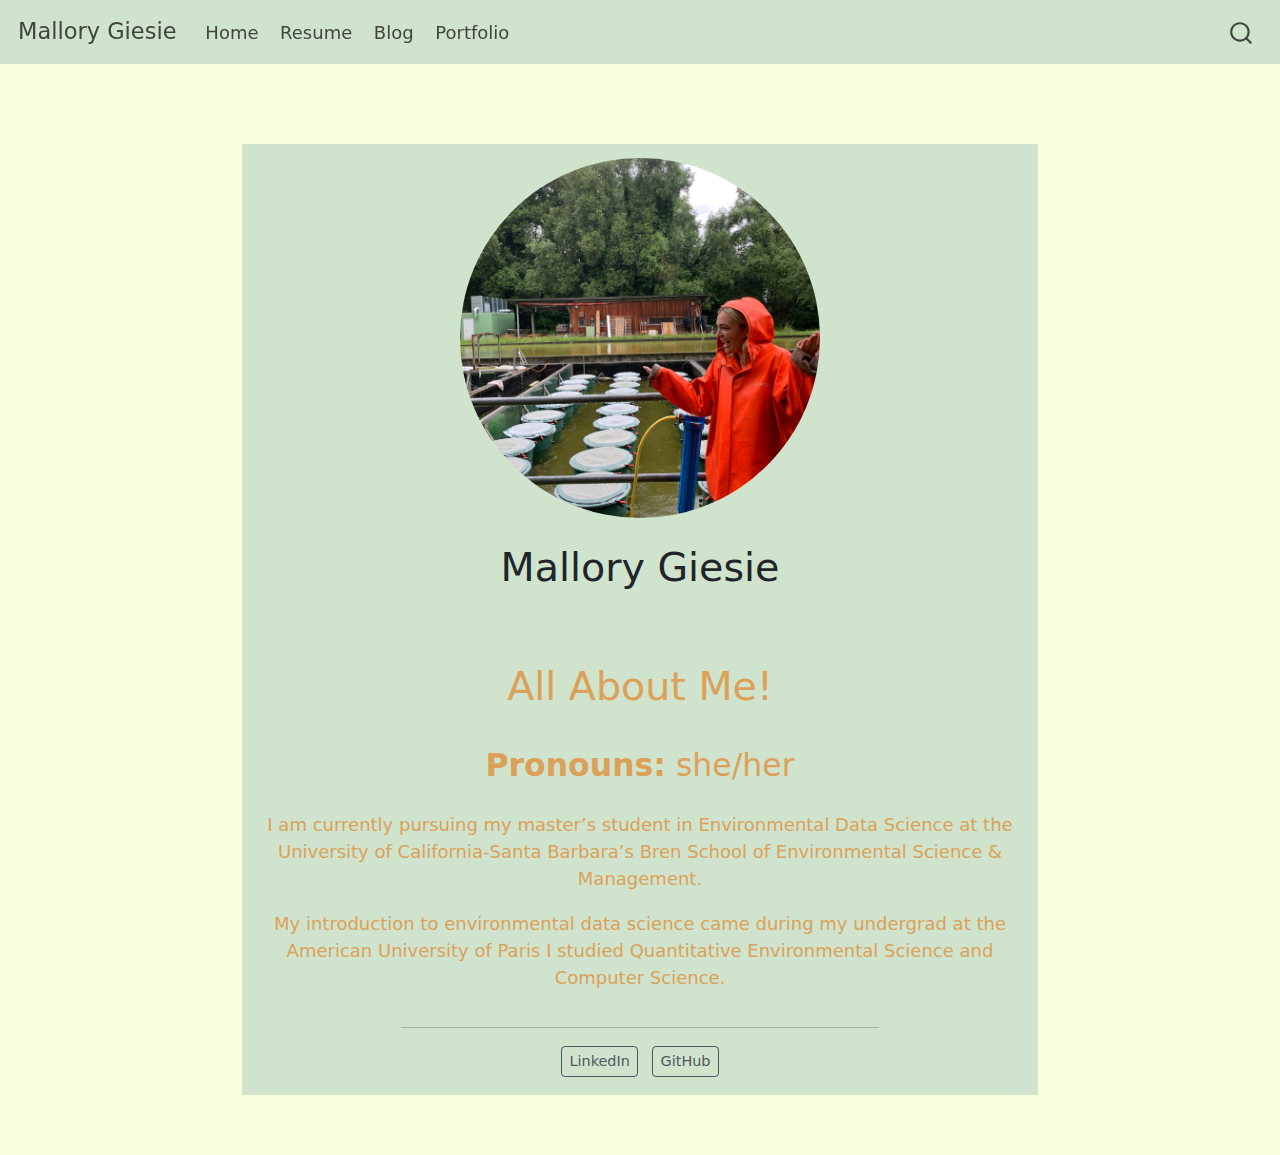
==== docs/index.html @ 6e0edb5b "bigger photo" ====
<!DOCTYPE html>
<html xmlns="http://www.w3.org/1999/xhtml" lang="en" xml:lang="en"><head>

<meta charset="utf-8">
<meta name="generator" content="quarto-1.0.37">

<meta name="viewport" content="width=device-width, initial-scale=1.0, user-scalable=yes">


<title>Mallory Giesie</title>
<style>
code{white-space: pre-wrap;}
span.smallcaps{font-variant: small-caps;}
span.underline{text-decoration: underline;}
div.column{display: inline-block; vertical-align: top; width: 50%;}
div.hanging-indent{margin-left: 1.5em; text-indent: -1.5em;}
ul.task-list{list-style: none;}
</style>


<script src="site_libs/quarto-nav/quarto-nav.js"></script>
<script src="site_libs/quarto-nav/headroom.min.js"></script>
<script src="site_libs/clipboard/clipboard.min.js"></script>
<script src="site_libs/quarto-search/autocomplete.umd.js"></script>
<script src="site_libs/quarto-search/fuse.min.js"></script>
<script src="site_libs/quarto-search/quarto-search.js"></script>
<meta name="quarto:offset" content="./">
<script src="site_libs/quarto-html/quarto.js"></script>
<script src="site_libs/quarto-html/popper.min.js"></script>
<script src="site_libs/quarto-html/tippy.umd.min.js"></script>
<link href="site_libs/quarto-html/tippy.css" rel="stylesheet">
<link href="site_libs/quarto-html/quarto-syntax-highlighting.css" rel="stylesheet" id="quarto-text-highlighting-styles">
<script src="site_libs/bootstrap/bootstrap.min.js"></script>
<link href="site_libs/bootstrap/bootstrap-icons.css" rel="stylesheet">
<link href="site_libs/bootstrap/bootstrap.min.css" rel="stylesheet" id="quarto-bootstrap" data-mode="light">
<script id="quarto-search-options" type="application/json">{
  "location": "navbar",
  "copy-button": false,
  "collapse-after": 3,
  "panel-placement": "end",
  "type": "overlay",
  "limit": 20,
  "language": {
    "search-no-results-text": "No results",
    "search-matching-documents-text": "matching documents",
    "search-copy-link-title": "Copy link to search",
    "search-hide-matches-text": "Hide additional matches",
    "search-more-match-text": "more match in this document",
    "search-more-matches-text": "more matches in this document",
    "search-clear-button-title": "Clear",
    "search-detached-cancel-button-title": "Cancel",
    "search-submit-button-title": "Submit"
  }
}</script>


</head>

<body class="nav-fixed fullcontent">

<div id="quarto-search-results"></div>
  <header id="quarto-header" class="headroom fixed-top">
    <nav class="navbar navbar-expand-lg navbar-dark ">
      <div class="navbar-container container-fluid">
      <a class="navbar-brand" href="./index.html">
    <span class="navbar-title">Mallory Giesie</span>
  </a>
          <button class="navbar-toggler" type="button" data-bs-toggle="collapse" data-bs-target="#navbarCollapse" aria-controls="navbarCollapse" aria-expanded="false" aria-label="Toggle navigation" onclick="if (window.quartoToggleHeadroom) { window.quartoToggleHeadroom(); }">
  <span class="navbar-toggler-icon"></span>
</button>
          <div class="collapse navbar-collapse" id="navbarCollapse">
            <ul class="navbar-nav navbar-nav-scroll me-auto">
  <li class="nav-item">
    <a class="nav-link active" href="./index.html" aria-current="page">Home</a>
  </li>  
  <li class="nav-item">
    <a class="nav-link" href="./resume.qmd">Resume</a>
  </li>  
  <li class="nav-item">
    <a class="nav-link" href="./blog.qmd">Blog</a>
  </li>  
  <li class="nav-item">
    <a class="nav-link" href="./Portfolio">Portfolio</a>
  </li>  
</ul>
              <div id="quarto-search" class="" title="Search"></div>
          </div> <!-- /navcollapse -->
      </div> <!-- /container-fluid -->
    </nav>
</header>
<!-- content -->
<div id="quarto-content" class="quarto-container page-columns page-rows-contents page-layout-article page-navbar">
<!-- sidebar -->
<!-- margin-sidebar -->
    
<!-- main -->
<div class="quarto-about-jolla">
  <img src="headshot.jpg" class="about-image
  round " style="height: 20em; width: 20em;">
 <header id="title-block-header" class="quarto-title-block default">
<div class="quarto-title">
<h1 class="title">Mallory Giesie</h1>
</div>
<div class="quarto-title-meta">
  </div>
</header><main class="content" id="quarto-document-content">
<div class="about_me">
<h1>
All About Me!
</h1>
<h2>
<strong>Pronouns:</strong>&nbsp;she/her
</h2>
<div class="Bio">
<p>I am currently pursuing my master’s student in Environmental Data Science at the University of California-Santa Barbara’s Bren School of Environmental Science &amp; Management.</p>
My introduction to environmental data science came during my undergrad at the American University of Paris I studied Quantitative Environmental Science and Computer Science.
</div>
</div>


</main> 
  <hr class="about-sep">
   <div class="about-links">
  <a href="https://www.linkedin.com/in/mallorygiesie/" class="about-link">
     <span class="about-link-text">LinkedIn</span>
  </a>
  <a href="https://github.com/mallorygiesie" class="about-link">
     <span class="about-link-text">GitHub</span>
  </a>
</div>
</div>
 <!-- /main -->
<script id="quarto-html-after-body" type="application/javascript">
window.document.addEventListener("DOMContentLoaded", function (event) {
  const toggleBodyColorMode = (bsSheetEl) => {
    const mode = bsSheetEl.getAttribute("data-mode");
    const bodyEl = window.document.querySelector("body");
    if (mode === "dark") {
      bodyEl.classList.add("quarto-dark");
      bodyEl.classList.remove("quarto-light");
    } else {
      bodyEl.classList.add("quarto-light");
      bodyEl.classList.remove("quarto-dark");
    }
  }
  const toggleBodyColorPrimary = () => {
    const bsSheetEl = window.document.querySelector("link#quarto-bootstrap");
    if (bsSheetEl) {
      toggleBodyColorMode(bsSheetEl);
    }
  }
  toggleBodyColorPrimary();  
  const clipboard = new window.ClipboardJS('.code-copy-button', {
    target: function(trigger) {
      return trigger.previousElementSibling;
    }
  });
  clipboard.on('success', function(e) {
    // button target
    const button = e.trigger;
    // don't keep focus
    button.blur();
    // flash "checked"
    button.classList.add('code-copy-button-checked');
    var currentTitle = button.getAttribute("title");
    button.setAttribute("title", "Copied!");
    setTimeout(function() {
      button.setAttribute("title", currentTitle);
      button.classList.remove('code-copy-button-checked');
    }, 1000);
    // clear code selection
    e.clearSelection();
  });
  function tippyHover(el, contentFn) {
    const config = {
      allowHTML: true,
      content: contentFn,
      maxWidth: 500,
      delay: 100,
      arrow: false,
      appendTo: function(el) {
          return el.parentElement;
      },
      interactive: true,
      interactiveBorder: 10,
      theme: 'quarto',
      placement: 'bottom-start'
    };
    window.tippy(el, config); 
  }
  const noterefs = window.document.querySelectorAll('a[role="doc-noteref"]');
  for (var i=0; i<noterefs.length; i++) {
    const ref = noterefs[i];
    tippyHover(ref, function() {
      let href = ref.getAttribute('href');
      try { href = new URL(href).hash; } catch {}
      const id = href.replace(/^#\/?/, "");
      const note = window.document.getElementById(id);
      return note.innerHTML;
    });
  }
  var bibliorefs = window.document.querySelectorAll('a[role="doc-biblioref"]');
  for (var i=0; i<bibliorefs.length; i++) {
    const ref = bibliorefs[i];
    const cites = ref.parentNode.getAttribute('data-cites').split(' ');
    tippyHover(ref, function() {
      var popup = window.document.createElement('div');
      cites.forEach(function(cite) {
        var citeDiv = window.document.createElement('div');
        citeDiv.classList.add('hanging-indent');
        citeDiv.classList.add('csl-entry');
        var biblioDiv = window.document.getElementById('ref-' + cite);
        if (biblioDiv) {
          citeDiv.innerHTML = biblioDiv.innerHTML;
        }
        popup.appendChild(citeDiv);
      });
      return popup.innerHTML;
    });
  }
});
</script>
</div> <!-- /content -->



</body></html>
---- docs/site_libs/quarto-html/tippy.css ----
.tippy-box[data-animation=fade][data-state=hidden]{opacity:0}[data-tippy-root]{max-width:calc(100vw - 10px)}.tippy-box{position:relative;background-color:#333;color:#fff;border-radius:4px;font-size:14px;line-height:1.4;white-space:normal;outline:0;transition-property:transform,visibility,opacity}.tippy-box[data-placement^=top]>.tippy-arrow{bottom:0}.tippy-box[data-placement^=top]>.tippy-arrow:before{bottom:-7px;left:0;border-width:8px 8px 0;border-top-color:initial;transform-origin:center top}.tippy-box[data-placement^=bottom]>.tippy-arrow{top:0}.tippy-box[data-placement^=bottom]>.tippy-arrow:before{top:-7px;left:0;border-width:0 8px 8px;border-bottom-color:initial;transform-origin:center bottom}.tippy-box[data-placement^=left]>.tippy-arrow{right:0}.tippy-box[data-placement^=left]>.tippy-arrow:before{border-width:8px 0 8px 8px;border-left-color:initial;right:-7px;transform-origin:center left}.tippy-box[data-placement^=right]>.tippy-arrow{left:0}.tippy-box[data-placement^=right]>.tippy-arrow:before{left:-7px;border-width:8px 8px 8px 0;border-right-color:initial;transform-origin:center right}.tippy-box[data-inertia][data-state=visible]{transition-timing-function:cubic-bezier(.54,1.5,.38,1.11)}.tippy-arrow{width:16px;height:16px;color:#333}.tippy-arrow:before{content:"";position:absolute;border-color:transparent;border-style:solid}.tippy-content{position:relative;padding:5px 9px;z-index:1}
---- docs/site_libs/quarto-html/quarto-syntax-highlighting.css ----
/* quarto syntax highlight colors */
:root {
  --quarto-hl-ot-color: #003B4F;
  --quarto-hl-at-color: #657422;
  --quarto-hl-ss-color: #20794D;
  --quarto-hl-an-color: #5E5E5E;
  --quarto-hl-fu-color: #4758AB;
  --quarto-hl-st-color: #20794D;
  --quarto-hl-cf-color: #003B4F;
  --quarto-hl-op-color: #5E5E5E;
  --quarto-hl-er-color: #AD0000;
  --quarto-hl-bn-color: #AD0000;
  --quarto-hl-al-color: #AD0000;
  --quarto-hl-va-color: #111111;
  --quarto-hl-bu-color: inherit;
  --quarto-hl-ex-color: inherit;
  --quarto-hl-pp-color: #AD0000;
  --quarto-hl-in-color: #5E5E5E;
  --quarto-hl-vs-color: #20794D;
  --quarto-hl-wa-color: #5E5E5E;
  --quarto-hl-do-color: #5E5E5E;
  --quarto-hl-im-color: #00769E;
  --quarto-hl-ch-color: #20794D;
  --quarto-hl-dt-color: #AD0000;
  --quarto-hl-fl-color: #AD0000;
  --quarto-hl-co-color: #5E5E5E;
  --quarto-hl-cv-color: #5E5E5E;
  --quarto-hl-cn-color: #8f5902;
  --quarto-hl-sc-color: #5E5E5E;
  --quarto-hl-dv-color: #AD0000;
  --quarto-hl-kw-color: #003B4F;
}

/* other quarto variables */
:root {
  --quarto-font-monospace: SFMono-Regular, Menlo, Monaco, Consolas, "Liberation Mono", "Courier New", monospace;
}

pre > code.sourceCode > span {
  color: #003B4F;
}

code span {
  color: #003B4F;
}

code.sourceCode > span {
  color: #003B4F;
}

div.sourceCode,
div.sourceCode pre.sourceCode {
  color: #003B4F;
}

code span.ot {
  color: #003B4F;
}

code span.at {
  color: #657422;
}

code span.ss {
  color: #20794D;
}

code span.an {
  color: #5E5E5E;
}

code span.fu {
  color: #4758AB;
}

code span.st {
  color: #20794D;
}

code span.cf {
  color: #003B4F;
}

code span.op {
  color: #5E5E5E;
}

code span.er {
  color: #AD0000;
}

code span.bn {
  color: #AD0000;
}

code span.al {
  color: #AD0000;
}

code span.va {
  color: #111111;
}

code span.pp {
  color: #AD0000;
}

code span.in {
  color: #5E5E5E;
}

code span.vs {
  color: #20794D;
}

code span.wa {
  color: #5E5E5E;
  font-style: italic;
}

code span.do {
  color: #5E5E5E;
  font-style: italic;
}

code span.im {
  color: #00769E;
}

code span.ch {
  color: #20794D;
}

code span.dt {
  color: #AD0000;
}

code span.fl {
  color: #AD0000;
}

code span.co {
  color: #5E5E5E;
}

code span.cv {
  color: #5E5E5E;
  font-style: italic;
}

code span.cn {
  color: #8f5902;
}

code span.sc {
  color: #5E5E5E;
}

code span.dv {
  color: #AD0000;
}

code span.kw {
  color: #003B4F;
}

.prevent-inlining {
  content: "</";
}

/*# sourceMappingURL=debc5d5d77c3f9108843748ff7464032.css.map */
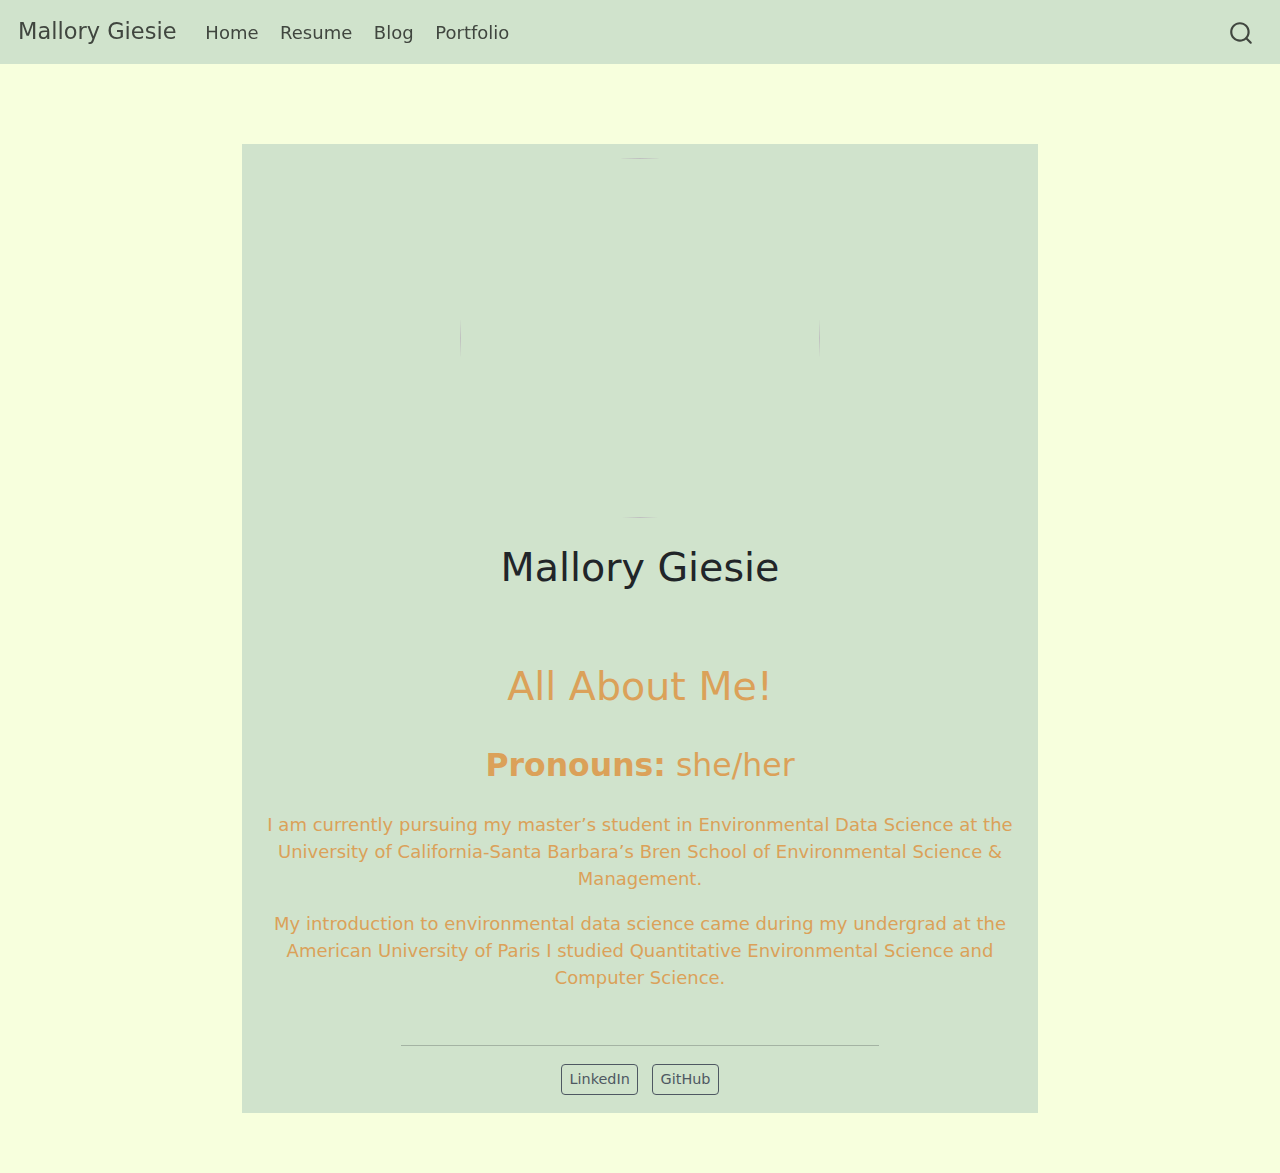
==== commit ee1f654c: "hey" ====
--- a/docs/index.html
+++ b/docs/index.html
@@ -77,7 +77,7 @@
     <a class="nav-link" href="./resume.qmd">Resume</a>
   </li>  
   <li class="nav-item">
-    <a class="nav-link" href="./blog.qmd">Blog</a>
+    <a class="nav-link" href="./blog.html">Blog</a>
   </li>  
   <li class="nav-item">
     <a class="nav-link" href="./Portfolio">Portfolio</a>
@@ -113,7 +113,7 @@
 </h2>
 <div class="Bio">
 <p>I am currently pursuing my master’s student in Environmental Data Science at the University of California-Santa Barbara’s Bren School of Environmental Science &amp; Management.</p>
-My introduction to environmental data science came during my undergrad at the American University of Paris I studied Quantitative Environmental Science and Computer Science.
+<p>My introduction to environmental data science came during my undergrad at the American University of Paris I studied Quantitative Environmental Science and Computer Science.</p>
 </div>
 </div>
 
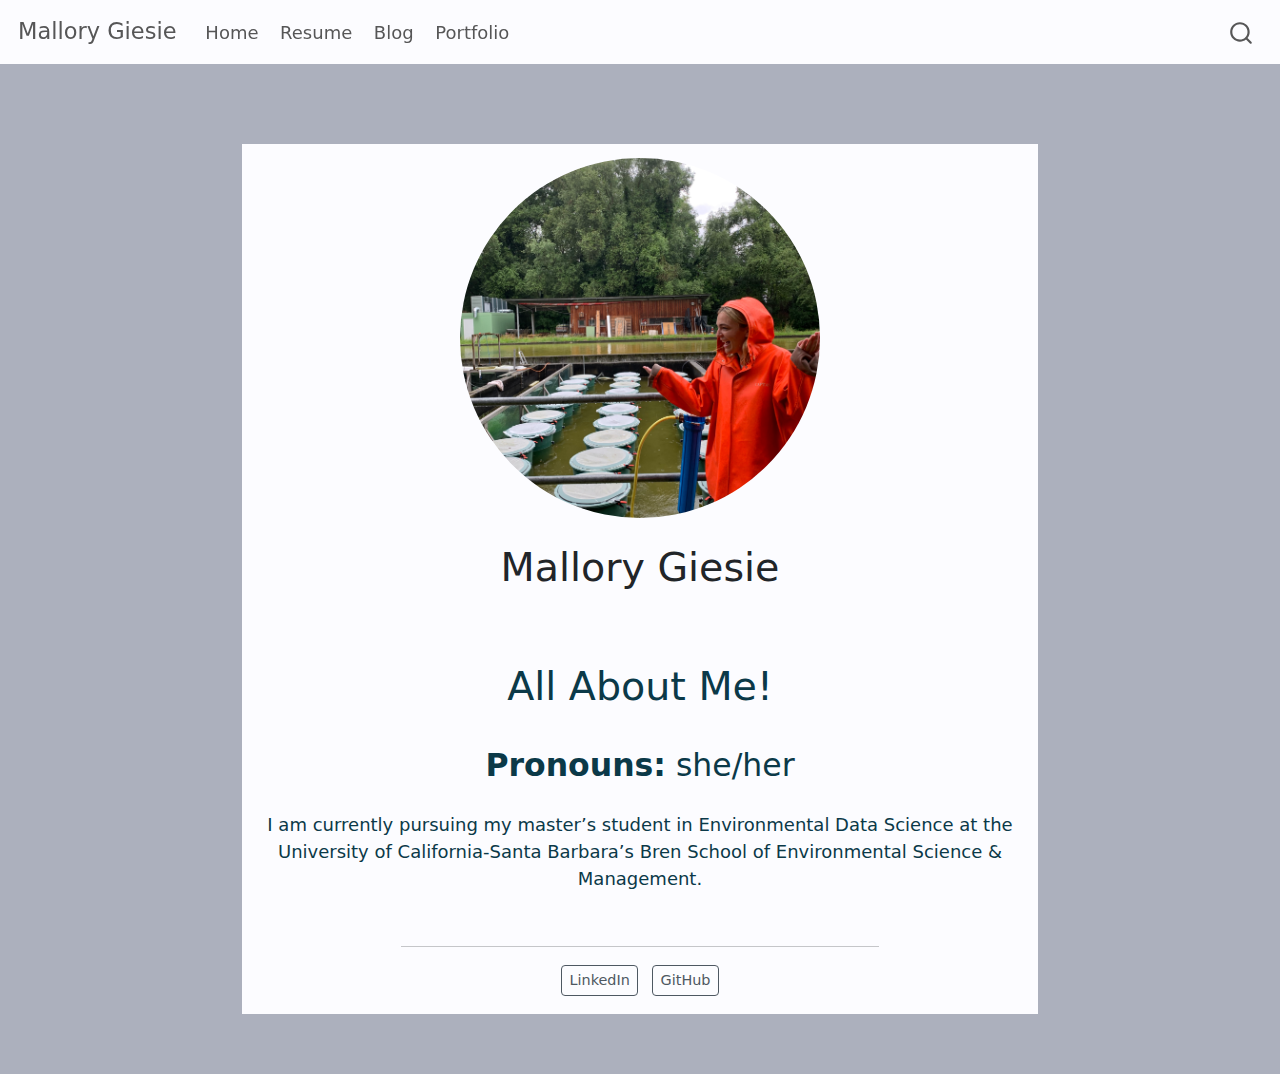
==== commit 1dbca726: "changed colors" ====
--- a/docs/index.html
+++ b/docs/index.html
@@ -113,7 +113,6 @@
 </h2>
 <div class="Bio">
 <p>I am currently pursuing my master’s student in Environmental Data Science at the University of California-Santa Barbara’s Bren School of Environmental Science &amp; Management.</p>
-<p>My introduction to environmental data science came during my undergrad at the American University of Paris I studied Quantitative Environmental Science and Computer Science.</p>
 </div>
 </div>
 
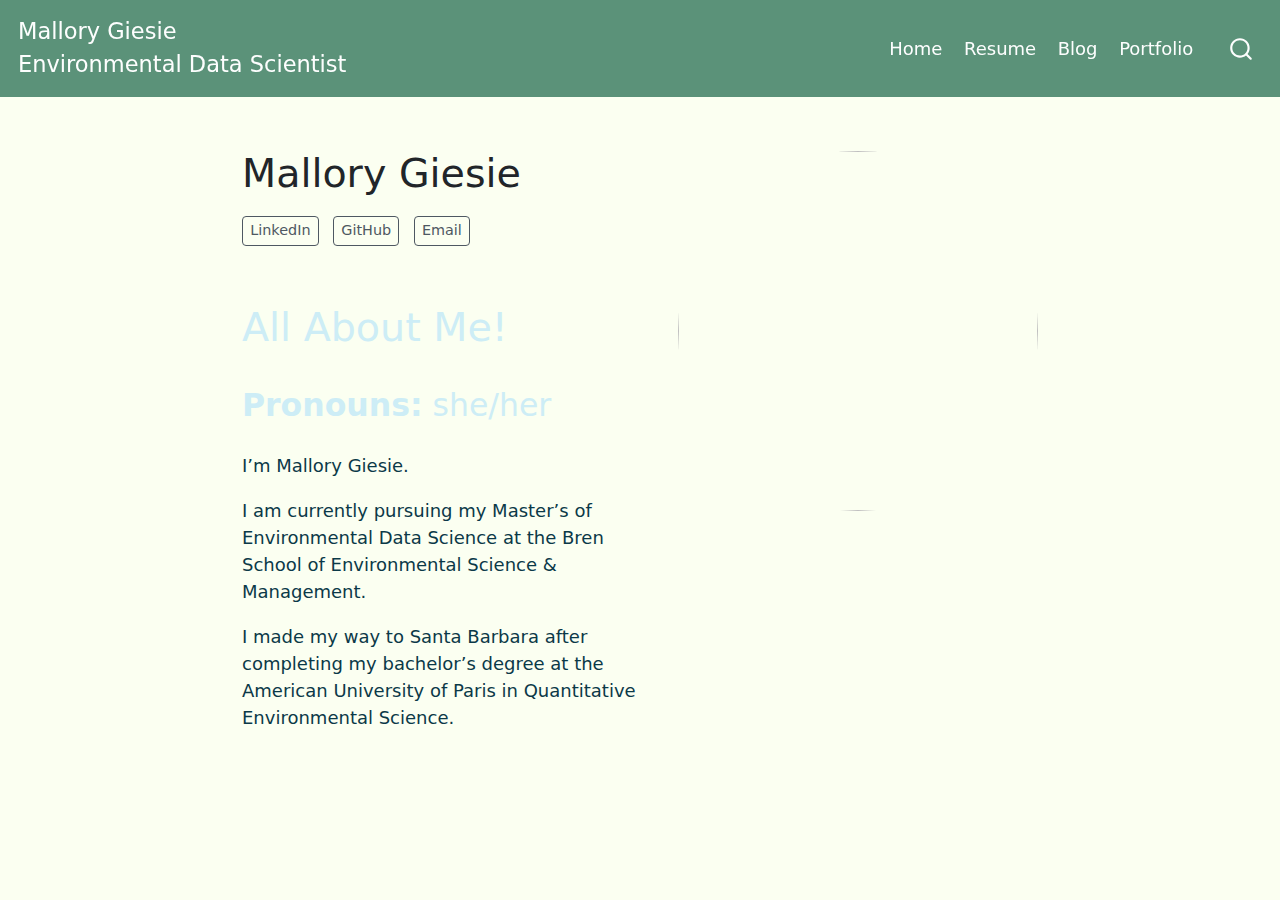
==== commit d9a54a13: "committing" ====
--- a/docs/index.html
+++ b/docs/index.html
@@ -7,7 +7,7 @@
 <meta name="viewport" content="width=device-width, initial-scale=1.0, user-scalable=yes">
 
 
-<title>Mallory Giesie</title>
+<title>Mallory Giesie  Environmental Data Scientist - Mallory Giesie</title>
 <style>
 code{white-space: pre-wrap;}
 span.smallcaps{font-variant: small-caps;}
@@ -63,24 +63,24 @@
     <nav class="navbar navbar-expand-lg navbar-dark ">
       <div class="navbar-container container-fluid">
       <a class="navbar-brand" href="./index.html">
-    <span class="navbar-title">Mallory Giesie</span>
+    <span class="navbar-title">Mallory Giesie <br> Environmental Data Scientist</span>
   </a>
           <button class="navbar-toggler" type="button" data-bs-toggle="collapse" data-bs-target="#navbarCollapse" aria-controls="navbarCollapse" aria-expanded="false" aria-label="Toggle navigation" onclick="if (window.quartoToggleHeadroom) { window.quartoToggleHeadroom(); }">
   <span class="navbar-toggler-icon"></span>
 </button>
           <div class="collapse navbar-collapse" id="navbarCollapse">
-            <ul class="navbar-nav navbar-nav-scroll me-auto">
+            <ul class="navbar-nav navbar-nav-scroll ms-auto">
   <li class="nav-item">
     <a class="nav-link active" href="./index.html" aria-current="page">Home</a>
   </li>  
   <li class="nav-item">
-    <a class="nav-link" href="./resume.qmd">Resume</a>
+    <a class="nav-link" href="https://mallorygiesie.github.io/Resume/Resume.pdf/">Resume</a>
   </li>  
   <li class="nav-item">
     <a class="nav-link" href="./blog.html">Blog</a>
   </li>  
   <li class="nav-item">
-    <a class="nav-link" href="./Portfolio">Portfolio</a>
+    <a class="nav-link" href="./projects.html">Portfolio</a>
   </li>  
 </ul>
               <div id="quarto-search" class="" title="Search"></div>
@@ -94,39 +94,45 @@
 <!-- margin-sidebar -->
     
 <!-- main -->
-<div class="quarto-about-jolla">
-  <img src="headshot.jpg" class="about-image
-  round " style="height: 20em; width: 20em;">
- <header id="title-block-header" class="quarto-title-block default">
+<div class="quarto-about-solana column-body">
+  <div class="about-entity">
+    <div class="entity-contents">
+      <header id="title-block-header" class="quarto-title-block default">
 <div class="quarto-title">
 <h1 class="title">Mallory Giesie</h1>
 </div>
 <div class="quarto-title-meta">
   </div>
-</header><main class="content" id="quarto-document-content">
+</header> <div class="about-links">
+  <a href="https://www.linkedin.com/in/mallory-giesie-589395251/" class="about-link">
+     <span class="about-link-text">LinkedIn</span>
+  </a>
+  <a href="https://github.com/mallorygiesie" class="about-link">
+     <span class="about-link-text">GitHub</span>
+  </a>
+  <a href="mailto:mallorygiesie@ucsb.edu" class="about-link">
+     <span class="about-link-text">Email</span>
+  </a>
+</div>
+      <div class="about-contents"><main class="content" id="quarto-document-content">
 <div class="about_me">
-<h1>
+<h1 class="name">
 All About Me!
 </h1>
-<h2>
+<h2 class="name">
 <strong>Pronouns:</strong>&nbsp;she/her
 </h2>
-<div class="Bio">
-<p>I am currently pursuing my master’s student in Environmental Data Science at the University of California-Santa Barbara’s Bren School of Environmental Science &amp; Management.</p>
-</div>
-</div>
-
-
-</main> 
-  <hr class="about-sep">
-   <div class="about-links">
-  <a href="https://www.linkedin.com/in/mallorygiesie/" class="about-link">
-     <span class="about-link-text">LinkedIn</span>
-  </a>
-  <a href="https://github.com/mallorygiesie" class="about-link">
-     <span class="about-link-text">GitHub</span>
-  </a>
-</div>
+<p>I’m Mallory Giesie.</p>
+<p>I am currently pursuing my Master’s of Environmental Data Science at the Bren School of Environmental Science &amp; Management.</p>
+<p>I made my way to Santa Barbara after completing my bachelor’s degree at the American University of Paris in Quantitative Environmental Science.</p>
+</div>
+
+
+</main></div>
+    </div>
+    <img src="headshot.jpg" class="about-image
+  round " style="height: 20em; width: 20em;">
+  </div>
 </div>
  <!-- /main -->
 <script id="quarto-html-after-body" type="application/javascript">
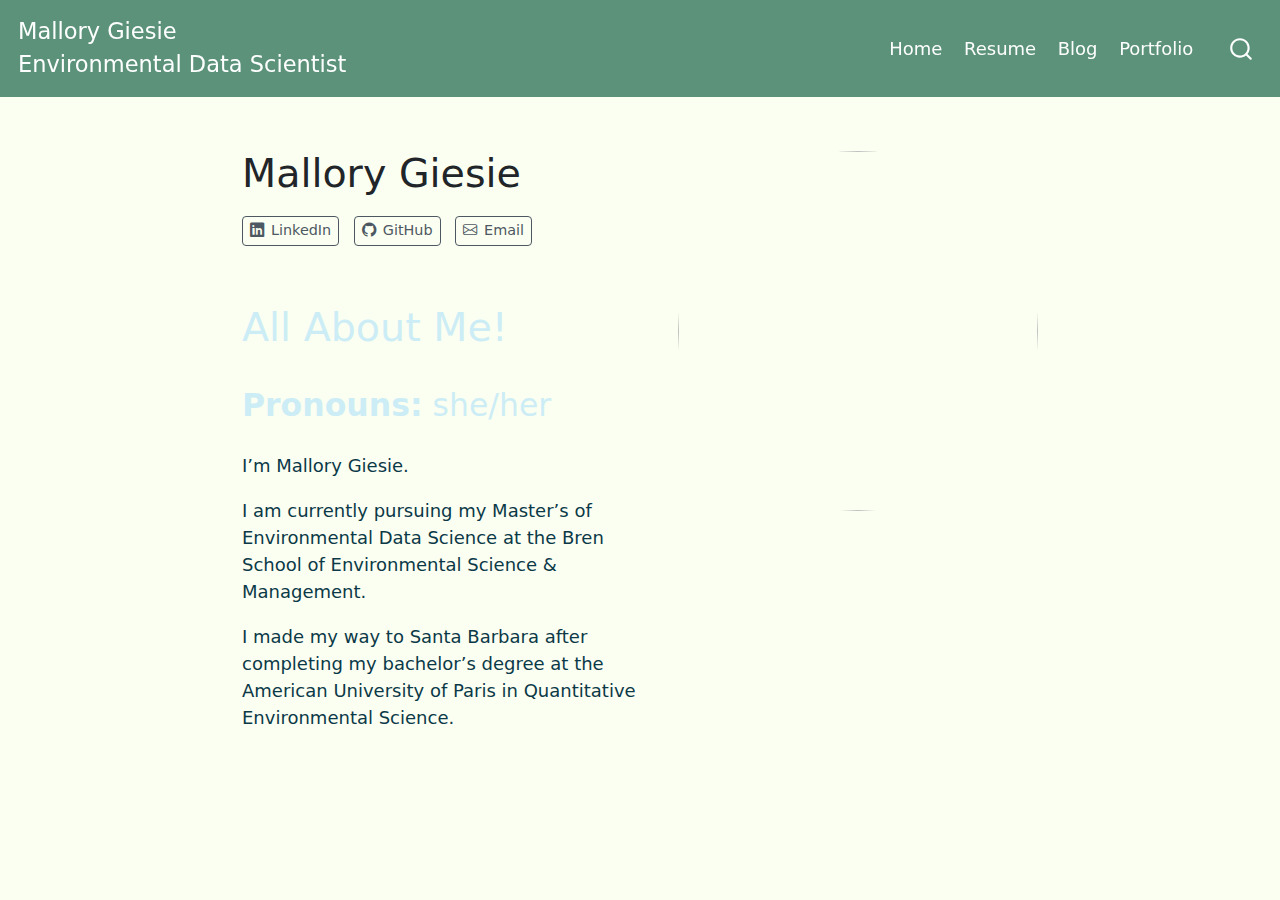
==== commit 7ead6aa0: "committing" ====
--- a/docs/index.html
+++ b/docs/index.html
@@ -74,7 +74,7 @@
     <a class="nav-link active" href="./index.html" aria-current="page">Home</a>
   </li>  
   <li class="nav-item">
-    <a class="nav-link" href="https://mallorygiesie.github.io/Resume/Resume.pdf/">Resume</a>
+    <a class="nav-link" href="./Resume/Resume.pdf">Resume</a>
   </li>  
   <li class="nav-item">
     <a class="nav-link" href="./blog.html">Blog</a>
@@ -105,12 +105,15 @@
   </div>
 </header> <div class="about-links">
   <a href="https://www.linkedin.com/in/mallory-giesie-589395251/" class="about-link">
+    <i class="bi bi-linkedin"></i>
      <span class="about-link-text">LinkedIn</span>
   </a>
   <a href="https://github.com/mallorygiesie" class="about-link">
+    <i class="bi bi-github"></i>
      <span class="about-link-text">GitHub</span>
   </a>
   <a href="mailto:mallorygiesie@ucsb.edu" class="about-link">
+    <i class="bi bi-envelope"></i>
      <span class="about-link-text">Email</span>
   </a>
 </div>
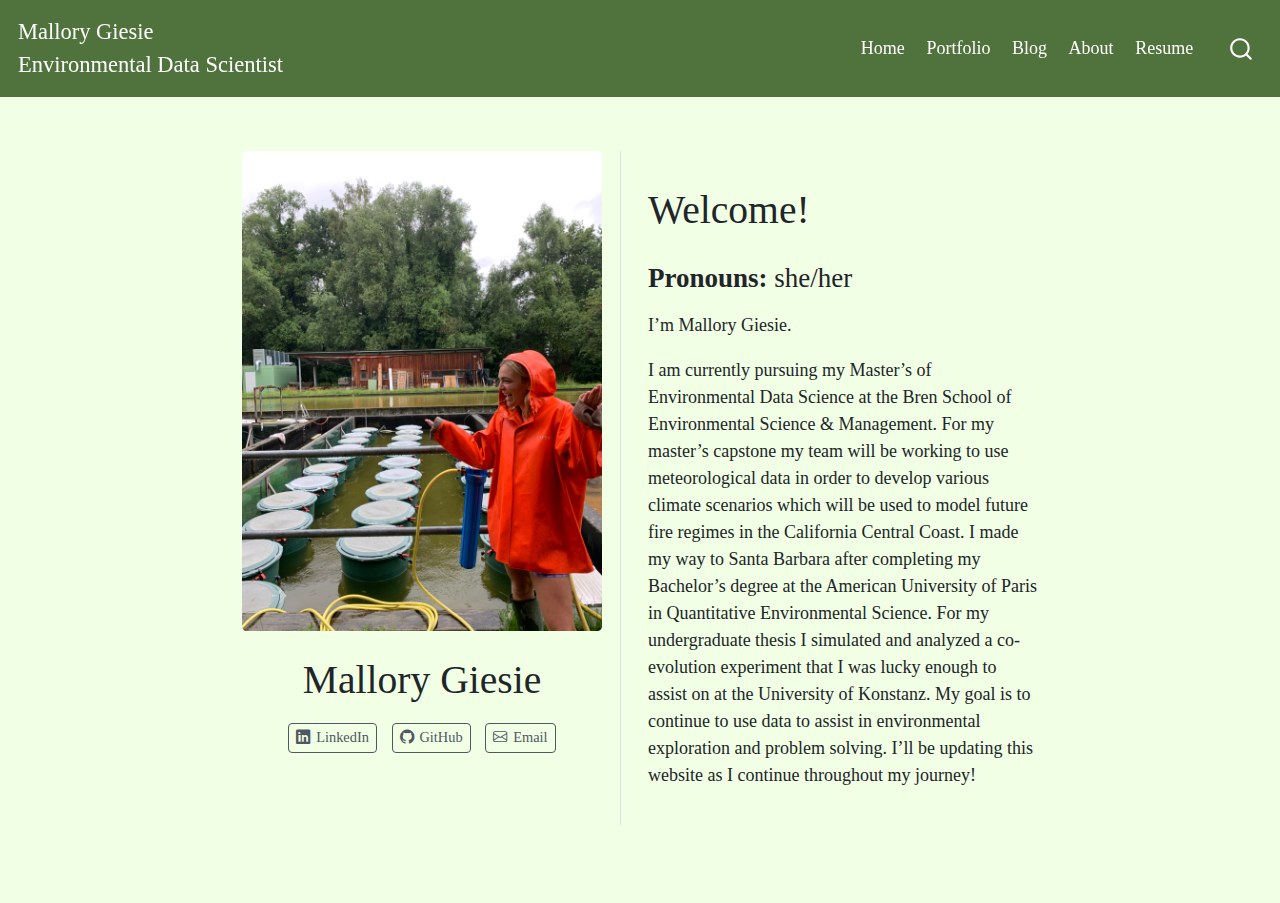
==== commit b0820f85: "committing" ====
--- a/docs/index.html
+++ b/docs/index.html
@@ -74,13 +74,16 @@
     <a class="nav-link active" href="./index.html" aria-current="page">Home</a>
   </li>  
   <li class="nav-item">
+    <a class="nav-link" href="./projects.html">Portfolio</a>
+  </li>  
+  <li class="nav-item">
+    <a class="nav-link" href="./blog.html">Blog</a>
+  </li>  
+  <li class="nav-item">
+    <a class="nav-link" href="https://bren.ucsb.edu/people/mallory-giesie">About</a>
+  </li>  
+  <li class="nav-item">
     <a class="nav-link" href="./Resume/Resume.pdf">Resume</a>
-  </li>  
-  <li class="nav-item">
-    <a class="nav-link" href="./blog.html">Blog</a>
-  </li>  
-  <li class="nav-item">
-    <a class="nav-link" href="./projects.html">Portfolio</a>
   </li>  
 </ul>
               <div id="quarto-search" class="" title="Search"></div>
@@ -94,16 +97,18 @@
 <!-- margin-sidebar -->
     
 <!-- main -->
-<div class="quarto-about-solana column-body">
+<div class="quarto-about-trestles">
   <div class="about-entity">
-    <div class="entity-contents">
-      <header id="title-block-header" class="quarto-title-block default">
+    <img src="headshot.jpg" class="about-image
+  rounded " style="width: 20em;">
+<header id="title-block-header" class="quarto-title-block default">
 <div class="quarto-title">
 <h1 class="title">Mallory Giesie</h1>
 </div>
 <div class="quarto-title-meta">
   </div>
-</header> <div class="about-links">
+</header>
+    <div class="about-links">
   <a href="https://www.linkedin.com/in/mallory-giesie-589395251/" class="about-link">
     <i class="bi bi-linkedin"></i>
      <span class="about-link-text">LinkedIn</span>
@@ -117,25 +122,21 @@
      <span class="about-link-text">Email</span>
   </a>
 </div>
-      <div class="about-contents"><main class="content" id="quarto-document-content">
-<div class="about_me">
+  </div>
+  <div class="about-contents"><main class="content" id="quarto-document-content">
+<div class="all" style="font-color: white;">
 <h1 class="name">
-All About Me!
+<p>Welcome!</p>
 </h1>
-<h2 class="name">
-<strong>Pronouns:</strong>&nbsp;she/her
-</h2>
+<h3 class="pronouns">
+<p><strong>Pronouns:</strong>&nbsp;she/her</p>
+</h3>
 <p>I’m Mallory Giesie.</p>
-<p>I am currently pursuing my Master’s of Environmental Data Science at the Bren School of Environmental Science &amp; Management.</p>
-<p>I made my way to Santa Barbara after completing my bachelor’s degree at the American University of Paris in Quantitative Environmental Science.</p>
+<p>I am currently pursuing my Master’s of Environmental Data Science at the Bren School of Environmental Science &amp; Management. For my master’s capstone my team will be working to use meteorological data in order to develop various climate scenarios which will be used to model future fire regimes in the California Central Coast. I made my way to Santa Barbara after completing my Bachelor’s degree at the American University of Paris in Quantitative Environmental Science. For my undergraduate thesis I simulated and analyzed a co-evolution experiment that I was lucky enough to assist on at the University of Konstanz. My goal is to continue to use data to assist in environmental exploration and problem solving. I’ll be updating this website as I continue throughout my journey!</p>
 </div>
 
 
 </main></div>
-    </div>
-    <img src="headshot.jpg" class="about-image
-  round " style="height: 20em; width: 20em;">
-  </div>
 </div>
  <!-- /main -->
 <script id="quarto-html-after-body" type="application/javascript">
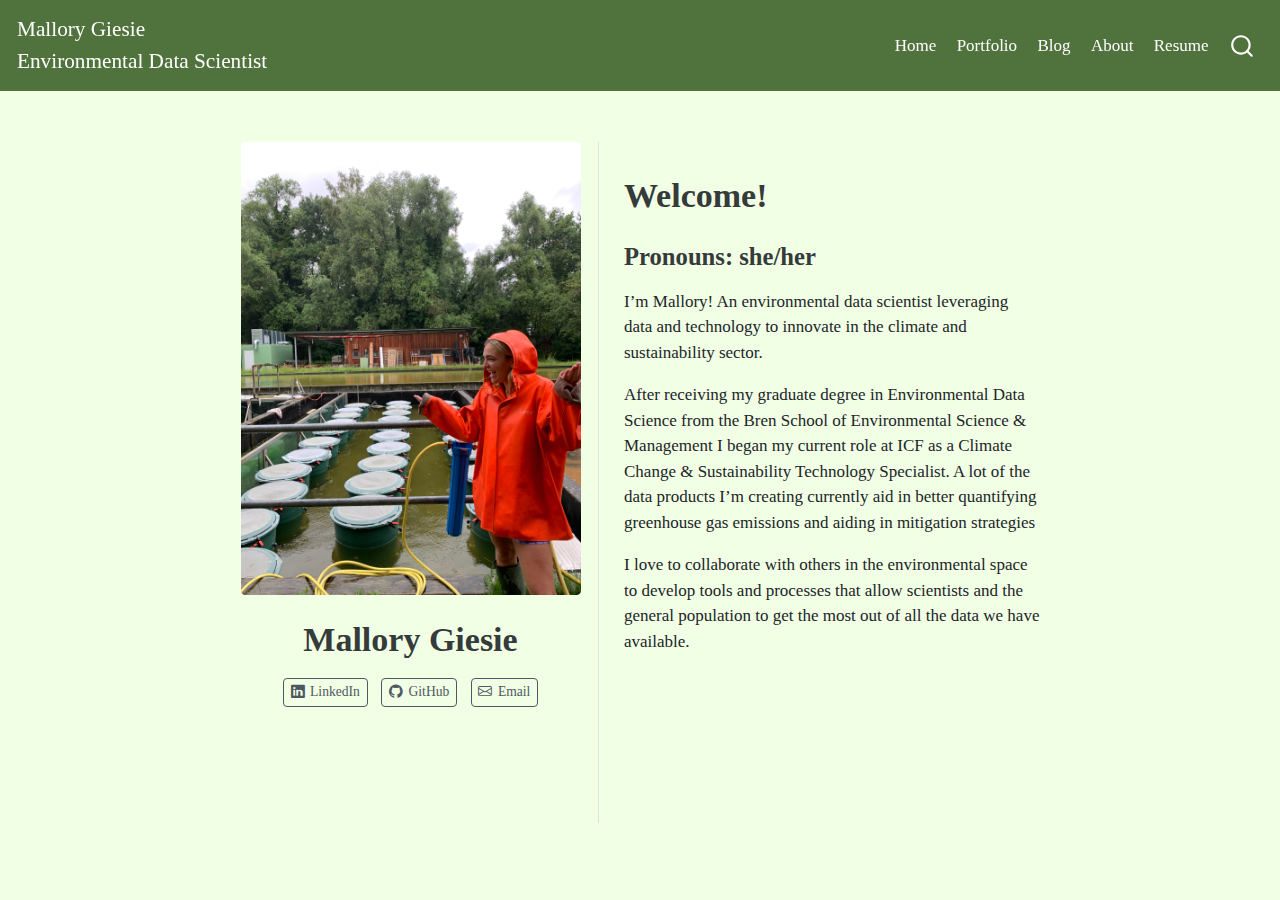
==== commit e5ef2042: "rendered website push" ====
--- a/docs/index.html
+++ b/docs/index.html
@@ -2,7 +2,7 @@
 <html xmlns="http://www.w3.org/1999/xhtml" lang="en" xml:lang="en"><head>
 
 <meta charset="utf-8">
-<meta name="generator" content="quarto-1.0.37">
+<meta name="generator" content="quarto-1.3.450">
 
 <meta name="viewport" content="width=device-width, initial-scale=1.0, user-scalable=yes">
 
@@ -11,10 +11,15 @@
 <style>
 code{white-space: pre-wrap;}
 span.smallcaps{font-variant: small-caps;}
-span.underline{text-decoration: underline;}
-div.column{display: inline-block; vertical-align: top; width: 50%;}
+div.columns{display: flex; gap: min(4vw, 1.5em);}
+div.column{flex: auto; overflow-x: auto;}
 div.hanging-indent{margin-left: 1.5em; text-indent: -1.5em;}
 ul.task-list{list-style: none;}
+ul.task-list li input[type="checkbox"] {
+  width: 0.8em;
+  margin: 0 0.8em 0.2em -1em; /* quarto-specific, see https://github.com/quarto-dev/quarto-cli/issues/4556 */ 
+  vertical-align: middle;
+}
 </style>
 
 
@@ -49,7 +54,8 @@
     "search-more-matches-text": "more matches in this document",
     "search-clear-button-title": "Clear",
     "search-detached-cancel-button-title": "Cancel",
-    "search-submit-button-title": "Submit"
+    "search-submit-button-title": "Submit",
+    "search-label": "Search"
   }
 }</script>
 
@@ -62,31 +68,40 @@
   <header id="quarto-header" class="headroom fixed-top">
     <nav class="navbar navbar-expand-lg navbar-dark ">
       <div class="navbar-container container-fluid">
-      <a class="navbar-brand" href="./index.html">
+      <div class="navbar-brand-container">
+    <a class="navbar-brand" href="./index.html">
     <span class="navbar-title">Mallory Giesie <br> Environmental Data Scientist</span>
-  </a>
+    </a>
+  </div>
+            <div id="quarto-search" class="" title="Search"></div>
           <button class="navbar-toggler" type="button" data-bs-toggle="collapse" data-bs-target="#navbarCollapse" aria-controls="navbarCollapse" aria-expanded="false" aria-label="Toggle navigation" onclick="if (window.quartoToggleHeadroom) { window.quartoToggleHeadroom(); }">
   <span class="navbar-toggler-icon"></span>
 </button>
           <div class="collapse navbar-collapse" id="navbarCollapse">
             <ul class="navbar-nav navbar-nav-scroll ms-auto">
   <li class="nav-item">
-    <a class="nav-link active" href="./index.html" aria-current="page">Home</a>
-  </li>  
-  <li class="nav-item">
-    <a class="nav-link" href="./projects.html">Portfolio</a>
-  </li>  
-  <li class="nav-item">
-    <a class="nav-link" href="./blog.html">Blog</a>
-  </li>  
-  <li class="nav-item">
-    <a class="nav-link" href="https://bren.ucsb.edu/people/mallory-giesie">About</a>
-  </li>  
-  <li class="nav-item">
-    <a class="nav-link" href="./Resume/Resume.pdf">Resume</a>
+    <a class="nav-link active" href="./index.html" rel="" target="" aria-current="page">
+ <span class="menu-text">Home</span></a>
+  </li>  
+  <li class="nav-item">
+    <a class="nav-link" href="./projects.html" rel="" target="">
+ <span class="menu-text">Portfolio</span></a>
+  </li>  
+  <li class="nav-item">
+    <a class="nav-link" href="./blog.html" rel="" target="">
+ <span class="menu-text">Blog</span></a>
+  </li>  
+  <li class="nav-item">
+    <a class="nav-link" href="https://bren.ucsb.edu/people/mallory-giesie" rel="" target="">
+ <span class="menu-text">About</span></a>
+  </li>  
+  <li class="nav-item">
+    <a class="nav-link" href="./Resume/Resume.pdf" rel="" target="">
+ <span class="menu-text">Resume</span></a>
   </li>  
 </ul>
-              <div id="quarto-search" class="" title="Search"></div>
+            <div class="quarto-navbar-tools">
+</div>
           </div> <!-- /navcollapse -->
       </div> <!-- /container-fluid -->
     </nav>
@@ -109,15 +124,15 @@
   </div>
 </header>
     <div class="about-links">
-  <a href="https://www.linkedin.com/in/mallory-giesie-589395251/" class="about-link">
+  <a href="https://www.linkedin.com/in/mallory-giesie/" class="about-link" rel="" target="">
     <i class="bi bi-linkedin"></i>
      <span class="about-link-text">LinkedIn</span>
   </a>
-  <a href="https://github.com/mallorygiesie" class="about-link">
+  <a href="https://github.com/mallorygiesie" class="about-link" rel="" target="">
     <i class="bi bi-github"></i>
      <span class="about-link-text">GitHub</span>
   </a>
-  <a href="mailto:mallorygiesie@ucsb.edu" class="about-link">
+  <a href="mailto:mallory.giesie@icf.com" class="about-link" rel="" target="">
     <i class="bi bi-envelope"></i>
      <span class="about-link-text">Email</span>
   </a>
@@ -131,8 +146,9 @@
 <h3 class="pronouns">
 <p><strong>Pronouns:</strong>&nbsp;she/her</p>
 </h3>
-<p>I’m Mallory Giesie.</p>
-<p>I am currently pursuing my Master’s of Environmental Data Science at the Bren School of Environmental Science &amp; Management. For my master’s capstone my team will be working to use meteorological data in order to develop various climate scenarios which will be used to model future fire regimes in the California Central Coast. I made my way to Santa Barbara after completing my Bachelor’s degree at the American University of Paris in Quantitative Environmental Science. For my undergraduate thesis I simulated and analyzed a co-evolution experiment that I was lucky enough to assist on at the University of Konstanz. My goal is to continue to use data to assist in environmental exploration and problem solving. I’ll be updating this website as I continue throughout my journey!</p>
+<p>I’m Mallory! An environmental data scientist leveraging data and technology to innovate in the climate and sustainability sector.</p>
+<p>After receiving my graduate degree in Environmental Data Science from the Bren School of Environmental Science &amp; Management I began my current role at ICF as a Climate Change &amp; Sustainability Technology Specialist. A lot of the data products I’m creating currently aid in better quantifying greenhouse gas emissions and aiding in mitigation strategies</p>
+<p>I love to collaborate with others in the environmental space to develop tools and processes that allow scientists and the general population to get the most out of all the data we have available.</p>
 </div>
 
 
@@ -159,9 +175,23 @@
     }
   }
   toggleBodyColorPrimary();  
+  const isCodeAnnotation = (el) => {
+    for (const clz of el.classList) {
+      if (clz.startsWith('code-annotation-')) {                     
+        return true;
+      }
+    }
+    return false;
+  }
   const clipboard = new window.ClipboardJS('.code-copy-button', {
-    target: function(trigger) {
-      return trigger.previousElementSibling;
+    text: function(trigger) {
+      const codeEl = trigger.previousElementSibling.cloneNode(true);
+      for (const childEl of codeEl.children) {
+        if (isCodeAnnotation(childEl)) {
+          childEl.remove();
+        }
+      }
+      return codeEl.innerText;
     }
   });
   clipboard.on('success', function(e) {
@@ -173,7 +203,24 @@
     button.classList.add('code-copy-button-checked');
     var currentTitle = button.getAttribute("title");
     button.setAttribute("title", "Copied!");
+    let tooltip;
+    if (window.bootstrap) {
+      button.setAttribute("data-bs-toggle", "tooltip");
+      button.setAttribute("data-bs-placement", "left");
+      button.setAttribute("data-bs-title", "Copied!");
+      tooltip = new bootstrap.Tooltip(button, 
+        { trigger: "manual", 
+          customClass: "code-copy-button-tooltip",
+          offset: [0, -8]});
+      tooltip.show();    
+    }
     setTimeout(function() {
+      if (tooltip) {
+        tooltip.hide();
+        button.removeAttribute("data-bs-title");
+        button.removeAttribute("data-bs-toggle");
+        button.removeAttribute("data-bs-placement");
+      }
       button.setAttribute("title", currentTitle);
       button.classList.remove('code-copy-button-checked');
     }, 1000);
@@ -201,31 +248,136 @@
   for (var i=0; i<noterefs.length; i++) {
     const ref = noterefs[i];
     tippyHover(ref, function() {
-      let href = ref.getAttribute('href');
+      // use id or data attribute instead here
+      let href = ref.getAttribute('data-footnote-href') || ref.getAttribute('href');
       try { href = new URL(href).hash; } catch {}
       const id = href.replace(/^#\/?/, "");
       const note = window.document.getElementById(id);
       return note.innerHTML;
     });
   }
+      let selectedAnnoteEl;
+      const selectorForAnnotation = ( cell, annotation) => {
+        let cellAttr = 'data-code-cell="' + cell + '"';
+        let lineAttr = 'data-code-annotation="' +  annotation + '"';
+        const selector = 'span[' + cellAttr + '][' + lineAttr + ']';
+        return selector;
+      }
+      const selectCodeLines = (annoteEl) => {
+        const doc = window.document;
+        const targetCell = annoteEl.getAttribute("data-target-cell");
+        const targetAnnotation = annoteEl.getAttribute("data-target-annotation");
+        const annoteSpan = window.document.querySelector(selectorForAnnotation(targetCell, targetAnnotation));
+        const lines = annoteSpan.getAttribute("data-code-lines").split(",");
+        const lineIds = lines.map((line) => {
+          return targetCell + "-" + line;
+        })
+        let top = null;
+        let height = null;
+        let parent = null;
+        if (lineIds.length > 0) {
+            //compute the position of the single el (top and bottom and make a div)
+            const el = window.document.getElementById(lineIds[0]);
+            top = el.offsetTop;
+            height = el.offsetHeight;
+            parent = el.parentElement.parentElement;
+          if (lineIds.length > 1) {
+            const lastEl = window.document.getElementById(lineIds[lineIds.length - 1]);
+            const bottom = lastEl.offsetTop + lastEl.offsetHeight;
+            height = bottom - top;
+          }
+          if (top !== null && height !== null && parent !== null) {
+            // cook up a div (if necessary) and position it 
+            let div = window.document.getElementById("code-annotation-line-highlight");
+            if (div === null) {
+              div = window.document.createElement("div");
+              div.setAttribute("id", "code-annotation-line-highlight");
+              div.style.position = 'absolute';
+              parent.appendChild(div);
+            }
+            div.style.top = top - 2 + "px";
+            div.style.height = height + 4 + "px";
+            let gutterDiv = window.document.getElementById("code-annotation-line-highlight-gutter");
+            if (gutterDiv === null) {
+              gutterDiv = window.document.createElement("div");
+              gutterDiv.setAttribute("id", "code-annotation-line-highlight-gutter");
+              gutterDiv.style.position = 'absolute';
+              const codeCell = window.document.getElementById(targetCell);
+              const gutter = codeCell.querySelector('.code-annotation-gutter');
+              gutter.appendChild(gutterDiv);
+            }
+            gutterDiv.style.top = top - 2 + "px";
+            gutterDiv.style.height = height + 4 + "px";
+          }
+          selectedAnnoteEl = annoteEl;
+        }
+      };
+      const unselectCodeLines = () => {
+        const elementsIds = ["code-annotation-line-highlight", "code-annotation-line-highlight-gutter"];
+        elementsIds.forEach((elId) => {
+          const div = window.document.getElementById(elId);
+          if (div) {
+            div.remove();
+          }
+        });
+        selectedAnnoteEl = undefined;
+      };
+      // Attach click handler to the DT
+      const annoteDls = window.document.querySelectorAll('dt[data-target-cell]');
+      for (const annoteDlNode of annoteDls) {
+        annoteDlNode.addEventListener('click', (event) => {
+          const clickedEl = event.target;
+          if (clickedEl !== selectedAnnoteEl) {
+            unselectCodeLines();
+            const activeEl = window.document.querySelector('dt[data-target-cell].code-annotation-active');
+            if (activeEl) {
+              activeEl.classList.remove('code-annotation-active');
+            }
+            selectCodeLines(clickedEl);
+            clickedEl.classList.add('code-annotation-active');
+          } else {
+            // Unselect the line
+            unselectCodeLines();
+            clickedEl.classList.remove('code-annotation-active');
+          }
+        });
+      }
+  const findCites = (el) => {
+    const parentEl = el.parentElement;
+    if (parentEl) {
+      const cites = parentEl.dataset.cites;
+      if (cites) {
+        return {
+          el,
+          cites: cites.split(' ')
+        };
+      } else {
+        return findCites(el.parentElement)
+      }
+    } else {
+      return undefined;
+    }
+  };
   var bibliorefs = window.document.querySelectorAll('a[role="doc-biblioref"]');
   for (var i=0; i<bibliorefs.length; i++) {
     const ref = bibliorefs[i];
-    const cites = ref.parentNode.getAttribute('data-cites').split(' ');
-    tippyHover(ref, function() {
-      var popup = window.document.createElement('div');
-      cites.forEach(function(cite) {
-        var citeDiv = window.document.createElement('div');
-        citeDiv.classList.add('hanging-indent');
-        citeDiv.classList.add('csl-entry');
-        var biblioDiv = window.document.getElementById('ref-' + cite);
-        if (biblioDiv) {
-          citeDiv.innerHTML = biblioDiv.innerHTML;
-        }
-        popup.appendChild(citeDiv);
+    const citeInfo = findCites(ref);
+    if (citeInfo) {
+      tippyHover(citeInfo.el, function() {
+        var popup = window.document.createElement('div');
+        citeInfo.cites.forEach(function(cite) {
+          var citeDiv = window.document.createElement('div');
+          citeDiv.classList.add('hanging-indent');
+          citeDiv.classList.add('csl-entry');
+          var biblioDiv = window.document.getElementById('ref-' + cite);
+          if (biblioDiv) {
+            citeDiv.innerHTML = biblioDiv.innerHTML;
+          }
+          popup.appendChild(citeDiv);
+        });
+        return popup.innerHTML;
       });
-      return popup.innerHTML;
-    });
+    }
   }
 });
 </script>
--- a/docs/site_libs/quarto-html/quarto-syntax-highlighting.css
+++ b/docs/site_libs/quarto-html/quarto-syntax-highlighting.css
@@ -55,62 +55,85 @@
 
 code span.ot {
   color: #003B4F;
+  font-style: inherit;
 }
 
 code span.at {
   color: #657422;
+  font-style: inherit;
 }
 
 code span.ss {
   color: #20794D;
+  font-style: inherit;
 }
 
 code span.an {
   color: #5E5E5E;
+  font-style: inherit;
 }
 
 code span.fu {
   color: #4758AB;
+  font-style: inherit;
 }
 
 code span.st {
   color: #20794D;
+  font-style: inherit;
 }
 
 code span.cf {
   color: #003B4F;
+  font-style: inherit;
 }
 
 code span.op {
   color: #5E5E5E;
+  font-style: inherit;
 }
 
 code span.er {
   color: #AD0000;
+  font-style: inherit;
 }
 
 code span.bn {
   color: #AD0000;
+  font-style: inherit;
 }
 
 code span.al {
   color: #AD0000;
+  font-style: inherit;
 }
 
 code span.va {
   color: #111111;
+  font-style: inherit;
+}
+
+code span.bu {
+  font-style: inherit;
+}
+
+code span.ex {
+  font-style: inherit;
 }
 
 code span.pp {
   color: #AD0000;
+  font-style: inherit;
 }
 
 code span.in {
   color: #5E5E5E;
+  font-style: inherit;
 }
 
 code span.vs {
   color: #20794D;
+  font-style: inherit;
 }
 
 code span.wa {
@@ -125,22 +148,27 @@
 
 code span.im {
   color: #00769E;
+  font-style: inherit;
 }
 
 code span.ch {
   color: #20794D;
+  font-style: inherit;
 }
 
 code span.dt {
   color: #AD0000;
+  font-style: inherit;
 }
 
 code span.fl {
   color: #AD0000;
+  font-style: inherit;
 }
 
 code span.co {
   color: #5E5E5E;
+  font-style: inherit;
 }
 
 code span.cv {
@@ -150,18 +178,22 @@
 
 code span.cn {
   color: #8f5902;
+  font-style: inherit;
 }
 
 code span.sc {
   color: #5E5E5E;
+  font-style: inherit;
 }
 
 code span.dv {
   color: #AD0000;
+  font-style: inherit;
 }
 
 code span.kw {
   color: #003B4F;
+  font-style: inherit;
 }
 
 .prevent-inlining {
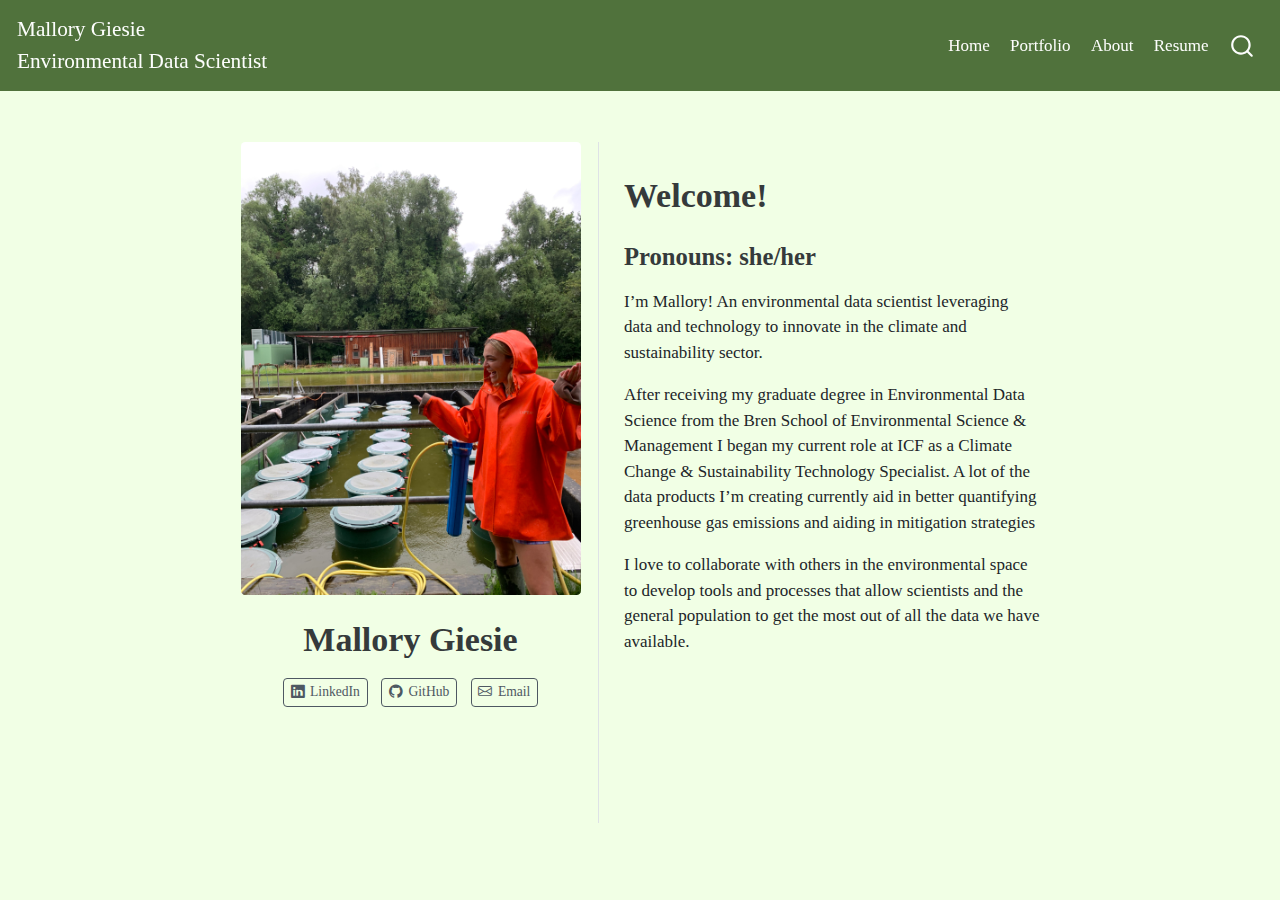
